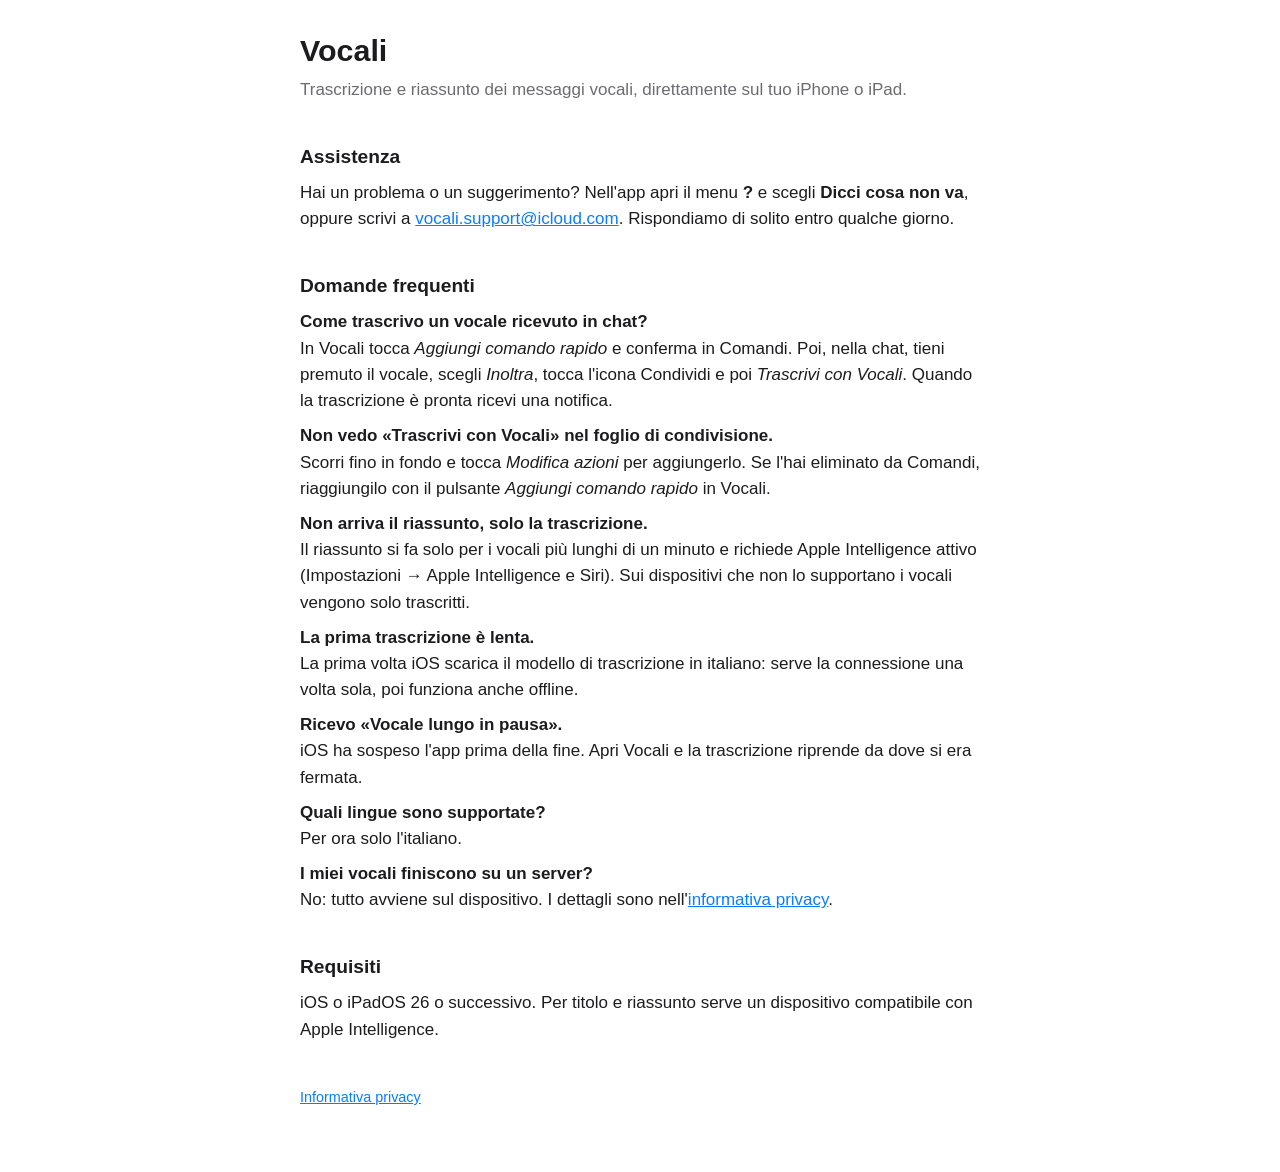
==== index.html @ cadf6504 "feat: Vocali support page, privacy policy and review sample audio Co-Authored-By: Claude Opus 5.5 <n" ====
<!doctype html>
<html lang="it">
<head>
  <meta charset="utf-8">
  <meta name="viewport" content="width=device-width, initial-scale=1">
  <title>Vocali — Supporto</title>
  <link rel="stylesheet" href="stile.css">
</head>
<body>
<main>
  <h1>Vocali</h1>
  <p class="data">Trascrizione e riassunto dei messaggi vocali, direttamente sul tuo iPhone o iPad.</p>

  <h2>Assistenza</h2>
  <p>Hai un problema o un suggerimento? Nell'app apri il menu <strong>?</strong> e scegli <strong>Dicci cosa non va</strong>, oppure scrivi a <a href="mailto:vocali.support@icloud.com">vocali.support@icloud.com</a>. Rispondiamo di solito entro qualche giorno.</p>

  <h2>Domande frequenti</h2>

  <p><strong>Come trascrivo un vocale ricevuto in chat?</strong><br>
  In Vocali tocca <em>Aggiungi comando rapido</em> e conferma in Comandi. Poi, nella chat, tieni premuto il vocale, scegli <em>Inoltra</em>, tocca l'icona Condividi e poi <em>Trascrivi con Vocali</em>. Quando la trascrizione è pronta ricevi una notifica.</p>

  <p><strong>Non vedo «Trascrivi con Vocali» nel foglio di condivisione.</strong><br>
  Scorri fino in fondo e tocca <em>Modifica azioni</em> per aggiungerlo. Se l'hai eliminato da Comandi, riaggiungilo con il pulsante <em>Aggiungi comando rapido</em> in Vocali.</p>

  <p><strong>Non arriva il riassunto, solo la trascrizione.</strong><br>
  Il riassunto si fa solo per i vocali più lunghi di un minuto e richiede Apple Intelligence attivo (Impostazioni → Apple Intelligence e Siri). Sui dispositivi che non lo supportano i vocali vengono solo trascritti.</p>

  <p><strong>La prima trascrizione è lenta.</strong><br>
  La prima volta iOS scarica il modello di trascrizione in italiano: serve la connessione una volta sola, poi funziona anche offline.</p>

  <p><strong>Ricevo «Vocale lungo in pausa».</strong><br>
  iOS ha sospeso l'app prima della fine. Apri Vocali e la trascrizione riprende da dove si era fermata.</p>

  <p><strong>Quali lingue sono supportate?</strong><br>
  Per ora solo l'italiano.</p>

  <p><strong>I miei vocali finiscono su un server?</strong><br>
  No: tutto avviene sul dispositivo. I dettagli sono nell'<a href="privacy.html">informativa privacy</a>.</p>

  <h2>Requisiti</h2>
  <p>iOS o iPadOS 26 o successivo. Per titolo e riassunto serve un dispositivo compatibile con Apple Intelligence.</p>

  <footer><a href="privacy.html">Informativa privacy</a></footer>
</main>
</body>
</html>
---- stile.css ----
:root {
  color-scheme: light dark;
  --testo: #1c1c1e;
  --secondario: #6c6c70;
  --sfondo: #ffffff;
  --riquadro: #f2f2f7;
  --accento: #0a7cff;
}
@media (prefers-color-scheme: dark) {
  :root {
    --testo: #f2f2f7;
    --secondario: #a1a1a6;
    --sfondo: #000000;
    --riquadro: #1c1c1e;
    --accento: #4aa3ff;
  }
}
* { box-sizing: border-box; }
body {
  margin: 0;
  padding: 32px 16px 64px;
  background: var(--sfondo);
  color: var(--testo);
  font: 17px/1.55 -apple-system, BlinkMacSystemFont, "Helvetica Neue", sans-serif;
}
main { max-width: 680px; margin: 0 auto; }
h1 { font-size: 1.9rem; line-height: 1.2; margin: 0 0 4px; }
h2 { font-size: 1.2rem; margin: 2em 0 0.4em; }
p, li { margin: 0.5em 0; }
a { color: var(--accento); }
.data { color: var(--secondario); margin-bottom: 2em; }
.riquadro { background: var(--riquadro); border-radius: 14px; padding: 4px 18px; margin: 1.5em 0; }
footer { margin-top: 3em; color: var(--secondario); font-size: 0.9rem; }
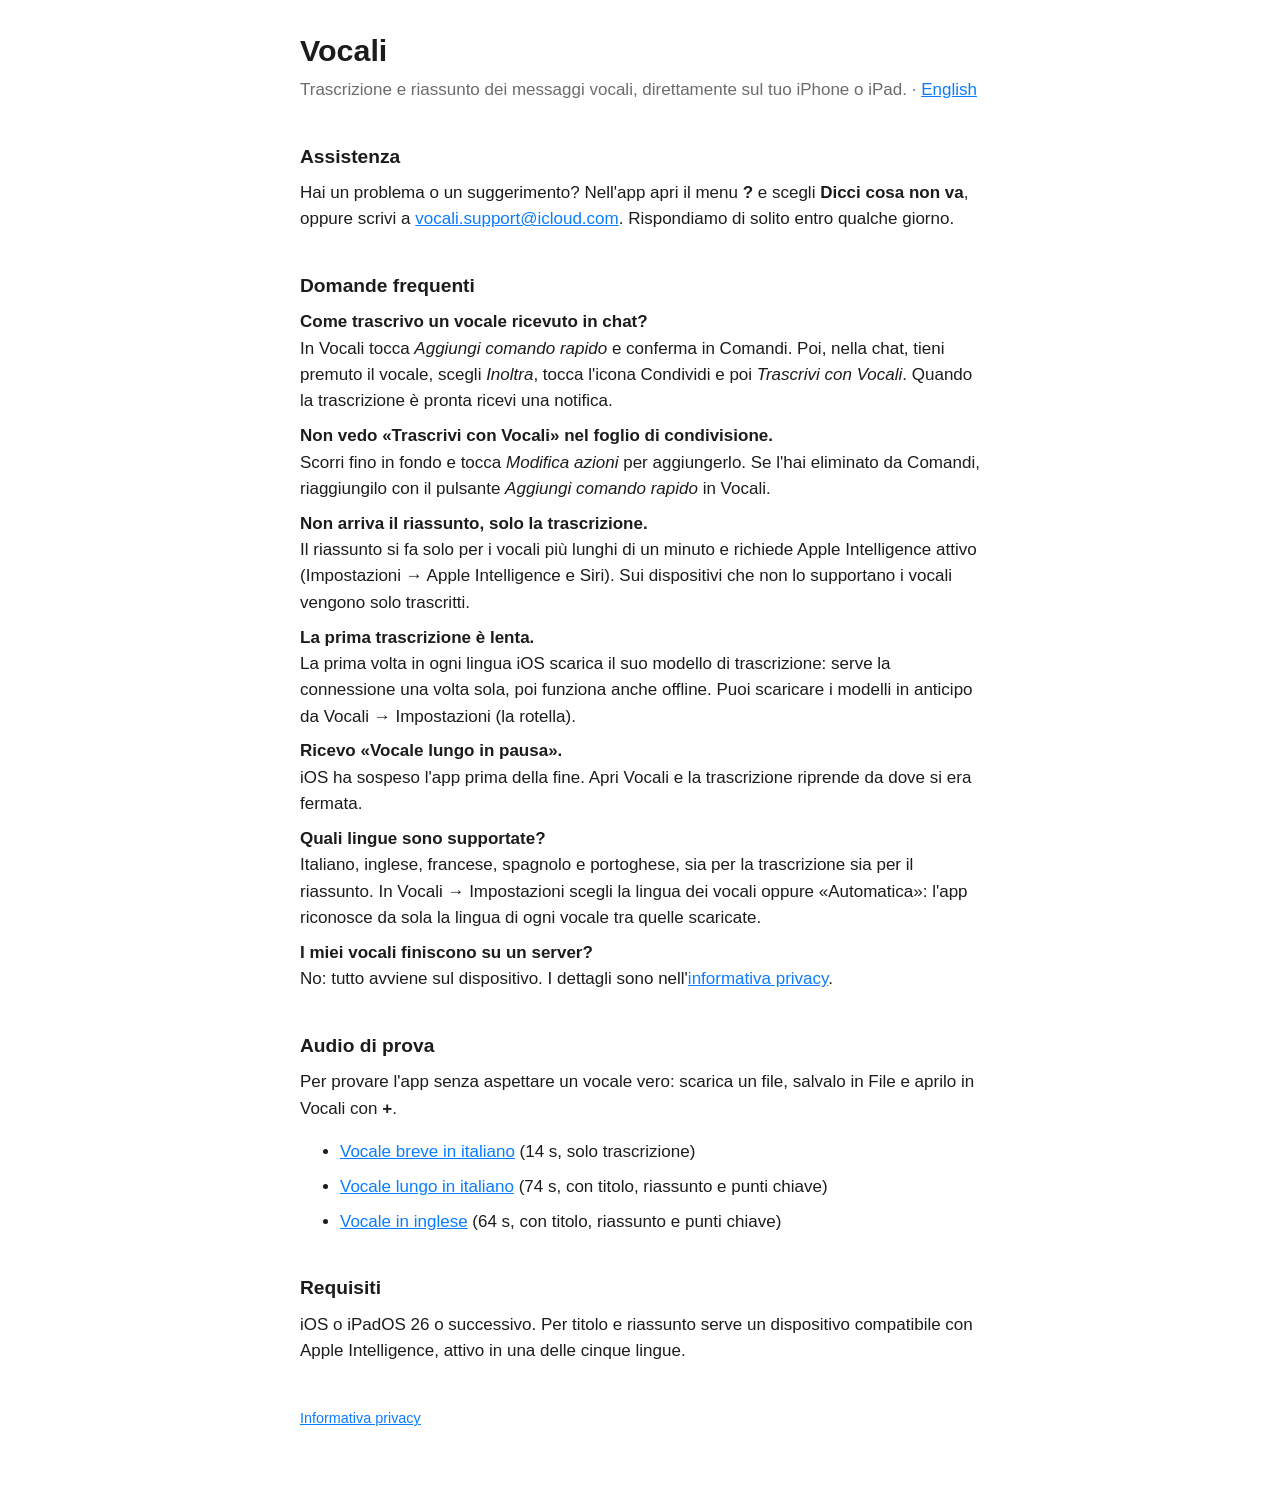
==== commit 058e9815: "feat: English pages, five languages, English sample audio Co-Authored-By: Claude Opus 5.5 <noreply@a" ====
--- a/index.html
+++ b/index.html
@@ -9,7 +9,7 @@
 <body>
 <main>
   <h1>Vocali</h1>
-  <p class="data">Trascrizione e riassunto dei messaggi vocali, direttamente sul tuo iPhone o iPad.</p>
+  <p class="data">Trascrizione e riassunto dei messaggi vocali, direttamente sul tuo iPhone o iPad. · <a href="en/" lang="en">English</a></p>
 
   <h2>Assistenza</h2>
   <p>Hai un problema o un suggerimento? Nell'app apri il menu <strong>?</strong> e scegli <strong>Dicci cosa non va</strong>, oppure scrivi a <a href="mailto:vocali.support@icloud.com">vocali.support@icloud.com</a>. Rispondiamo di solito entro qualche giorno.</p>
@@ -26,19 +26,27 @@
   Il riassunto si fa solo per i vocali più lunghi di un minuto e richiede Apple Intelligence attivo (Impostazioni → Apple Intelligence e Siri). Sui dispositivi che non lo supportano i vocali vengono solo trascritti.</p>
 
   <p><strong>La prima trascrizione è lenta.</strong><br>
-  La prima volta iOS scarica il modello di trascrizione in italiano: serve la connessione una volta sola, poi funziona anche offline.</p>
+  La prima volta in ogni lingua iOS scarica il suo modello di trascrizione: serve la connessione una volta sola, poi funziona anche offline. Puoi scaricare i modelli in anticipo da Vocali → Impostazioni (la rotella).</p>
 
   <p><strong>Ricevo «Vocale lungo in pausa».</strong><br>
   iOS ha sospeso l'app prima della fine. Apri Vocali e la trascrizione riprende da dove si era fermata.</p>
 
   <p><strong>Quali lingue sono supportate?</strong><br>
-  Per ora solo l'italiano.</p>
+  Italiano, inglese, francese, spagnolo e portoghese, sia per la trascrizione sia per il riassunto. In Vocali → Impostazioni scegli la lingua dei vocali oppure «Automatica»: l'app riconosce da sola la lingua di ogni vocale tra quelle scaricate.</p>
 
   <p><strong>I miei vocali finiscono su un server?</strong><br>
   No: tutto avviene sul dispositivo. I dettagli sono nell'<a href="privacy.html">informativa privacy</a>.</p>
 
+  <h2>Audio di prova</h2>
+  <p>Per provare l'app senza aspettare un vocale vero: scarica un file, salvalo in File e aprilo in Vocali con <strong>+</strong>.</p>
+  <ul>
+    <li><a href="audio/vocale-breve.m4a" download>Vocale breve in italiano</a> (14 s, solo trascrizione)</li>
+    <li><a href="audio/vocale-lungo.m4a" download>Vocale lungo in italiano</a> (74 s, con titolo, riassunto e punti chiave)</li>
+    <li><a href="audio/voice-message-en.m4a" download>Vocale in inglese</a> (64 s, con titolo, riassunto e punti chiave)</li>
+  </ul>
+
   <h2>Requisiti</h2>
-  <p>iOS o iPadOS 26 o successivo. Per titolo e riassunto serve un dispositivo compatibile con Apple Intelligence.</p>
+  <p>iOS o iPadOS 26 o successivo. Per titolo e riassunto serve un dispositivo compatibile con Apple Intelligence, attivo in una delle cinque lingue.</p>
 
   <footer><a href="privacy.html">Informativa privacy</a></footer>
 </main>
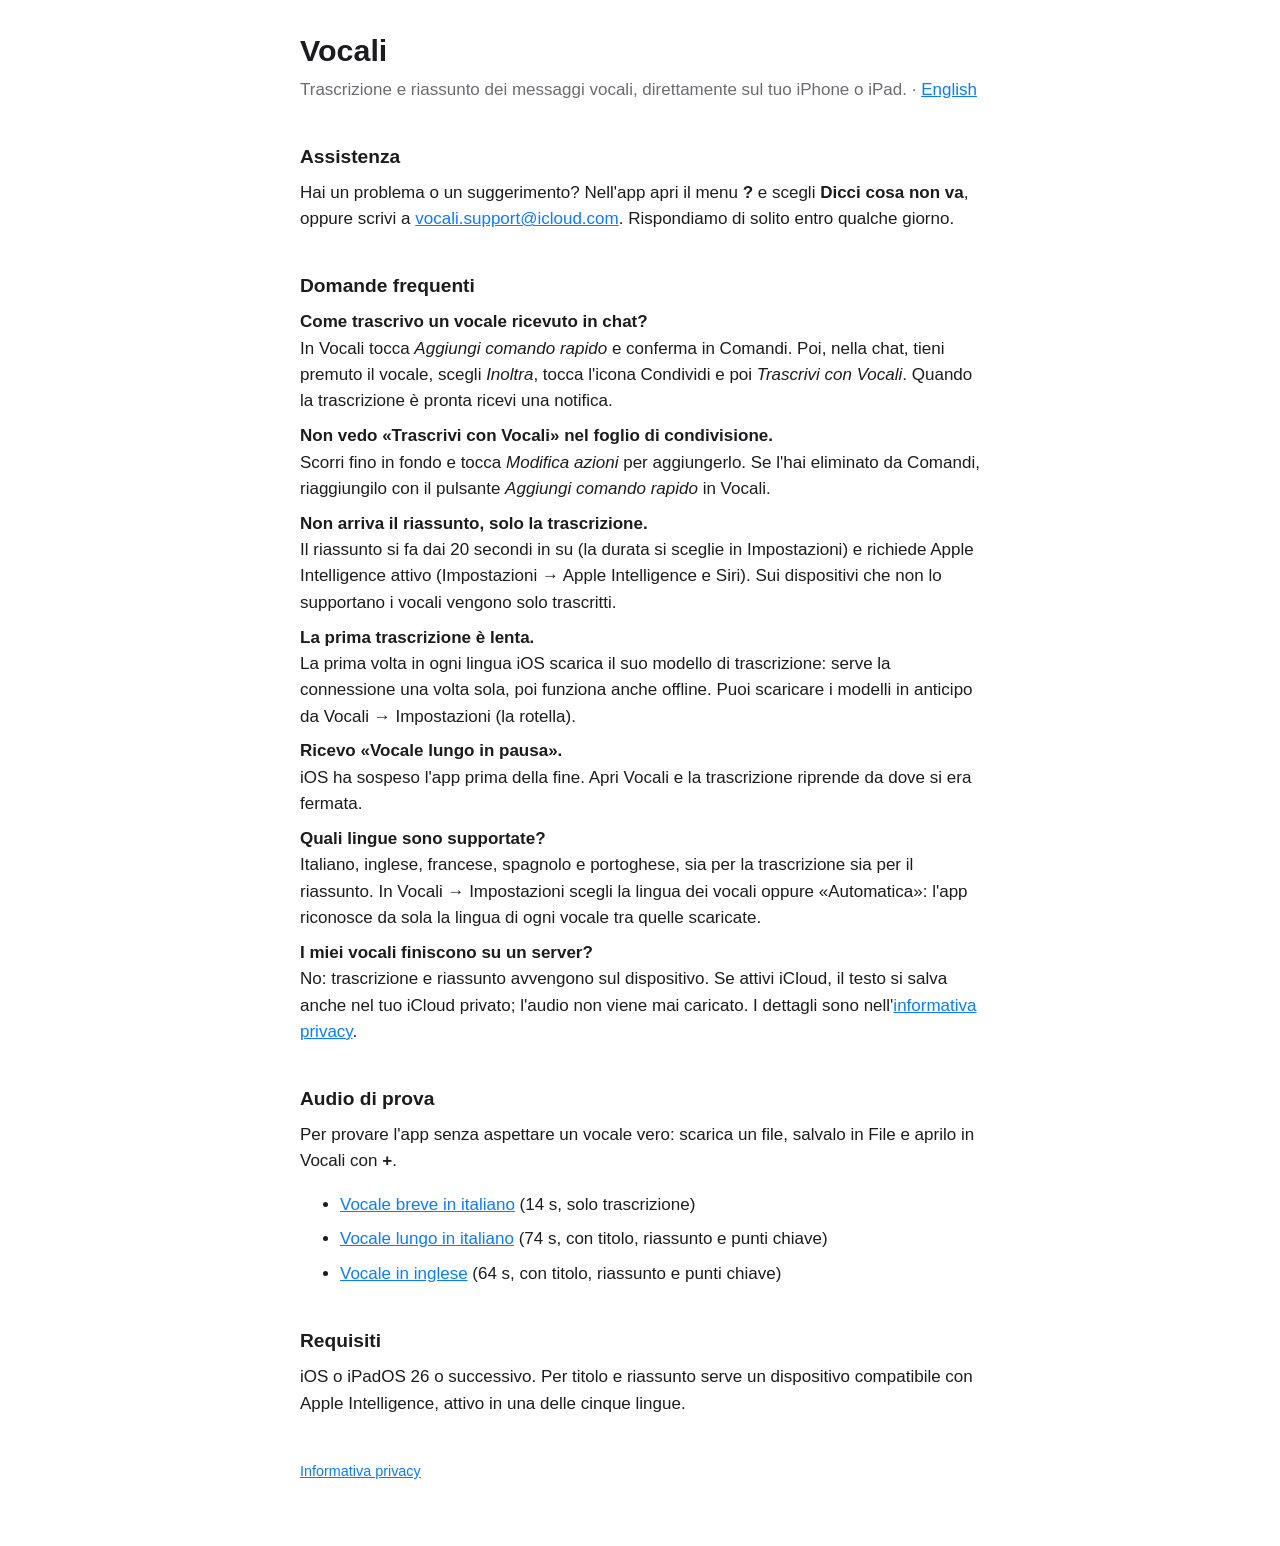
==== commit 96455d70: "docs: describe optional iCloud history and the summary length setting Co-Authored-By: Claude Opus 5." ====
--- a/index.html
+++ b/index.html
@@ -23,7 +23,7 @@
   Scorri fino in fondo e tocca <em>Modifica azioni</em> per aggiungerlo. Se l'hai eliminato da Comandi, riaggiungilo con il pulsante <em>Aggiungi comando rapido</em> in Vocali.</p>
 
   <p><strong>Non arriva il riassunto, solo la trascrizione.</strong><br>
-  Il riassunto si fa solo per i vocali più lunghi di un minuto e richiede Apple Intelligence attivo (Impostazioni → Apple Intelligence e Siri). Sui dispositivi che non lo supportano i vocali vengono solo trascritti.</p>
+  Il riassunto si fa dai 20 secondi in su (la durata si sceglie in Impostazioni) e richiede Apple Intelligence attivo (Impostazioni → Apple Intelligence e Siri). Sui dispositivi che non lo supportano i vocali vengono solo trascritti.</p>
 
   <p><strong>La prima trascrizione è lenta.</strong><br>
   La prima volta in ogni lingua iOS scarica il suo modello di trascrizione: serve la connessione una volta sola, poi funziona anche offline. Puoi scaricare i modelli in anticipo da Vocali → Impostazioni (la rotella).</p>
@@ -35,7 +35,7 @@
   Italiano, inglese, francese, spagnolo e portoghese, sia per la trascrizione sia per il riassunto. In Vocali → Impostazioni scegli la lingua dei vocali oppure «Automatica»: l'app riconosce da sola la lingua di ogni vocale tra quelle scaricate.</p>
 
   <p><strong>I miei vocali finiscono su un server?</strong><br>
-  No: tutto avviene sul dispositivo. I dettagli sono nell'<a href="privacy.html">informativa privacy</a>.</p>
+  No: trascrizione e riassunto avvengono sul dispositivo. Se attivi iCloud, il testo si salva anche nel tuo iCloud privato; l'audio non viene mai caricato. I dettagli sono nell'<a href="privacy.html">informativa privacy</a>.</p>
 
   <h2>Audio di prova</h2>
   <p>Per provare l'app senza aspettare un vocale vero: scarica un file, salvalo in File e aprilo in Vocali con <strong>+</strong>.</p>
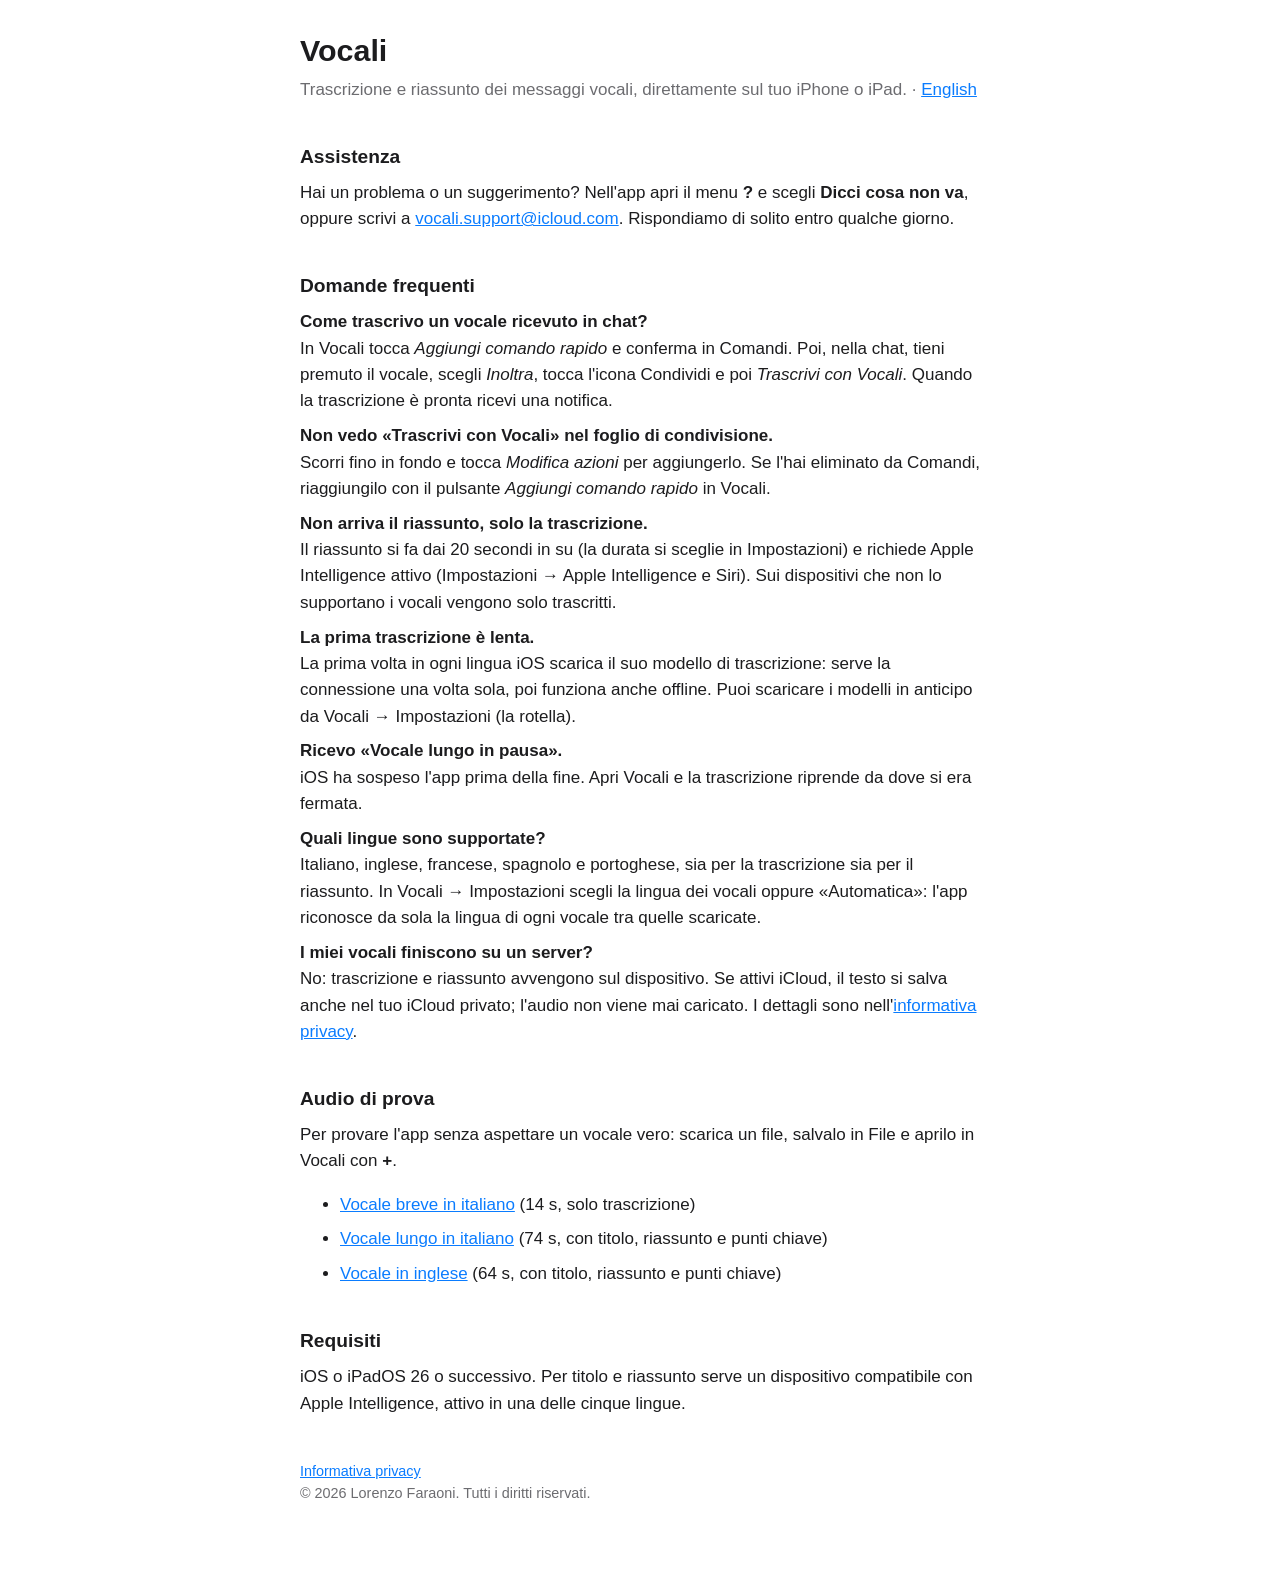
==== commit c2a79fb1: "docs: add copyright notice to the site pages Co-Authored-By: Claude Opus 5.5 <noreply@anthropic.com>" ====
--- a/index.html
+++ b/index.html
@@ -48,7 +48,7 @@
   <h2>Requisiti</h2>
   <p>iOS o iPadOS 26 o successivo. Per titolo e riassunto serve un dispositivo compatibile con Apple Intelligence, attivo in una delle cinque lingue.</p>
 
-  <footer><a href="privacy.html">Informativa privacy</a></footer>
+  <footer><a href="privacy.html">Informativa privacy</a><br>© 2026 Lorenzo Faraoni. Tutti i diritti riservati.</footer>
 </main>
 </body>
 </html>
